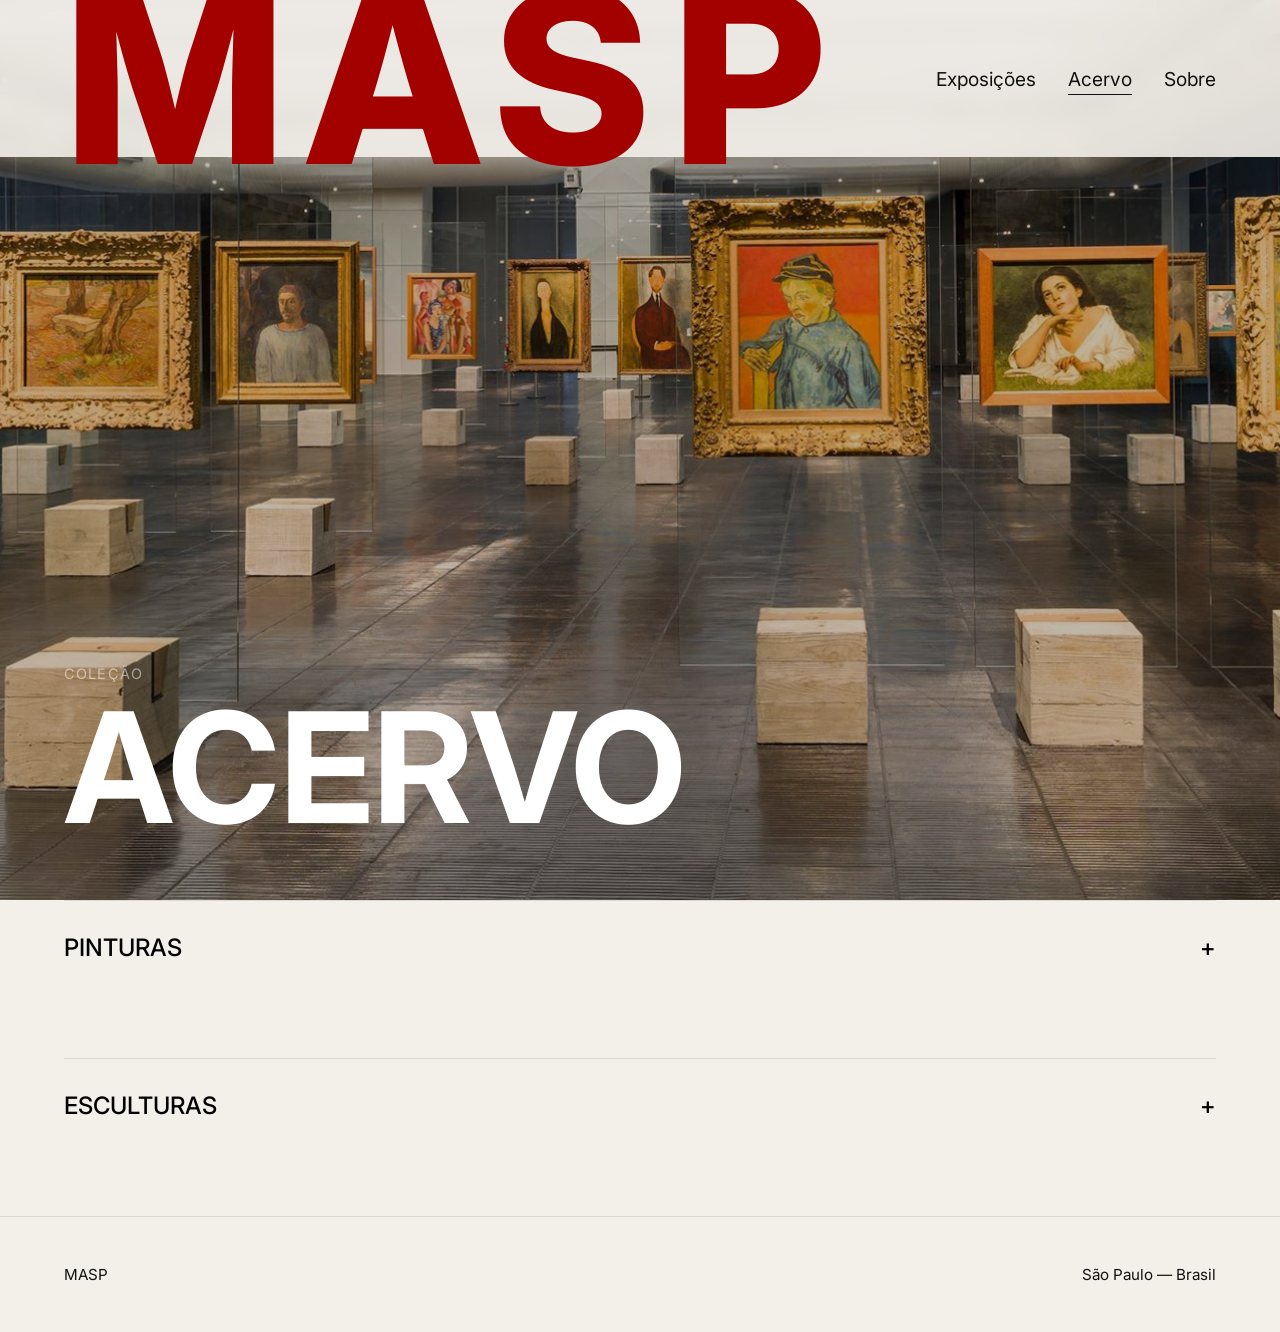
==== acervo.html @ 686e9bc1 "primeiro commit" ====
<!DOCTYPE html>
<html lang="pt-BR">

<head>

  <meta charset="UTF-8" />

  <meta
    name="viewport"
    content="width=device-width, initial-scale=1.0"
  />

  <title>Acervo — MASP</title>

  <link rel="preconnect" href="https://fonts.googleapis.com">

  <link
    rel="preconnect"
    href="https://fonts.gstatic.com"
    crossorigin
  >

  <link
    href="https://fonts.googleapis.com/css2?family=Inter:wght@300;400;500;700&display=swap"
    rel="stylesheet"
  >

  <link
    rel="stylesheet"
    href="css/style.css"
  >

</head>

<body>

  <!-- NAVBAR -->

  <header class="navbar">

    <div class="logo">
      <a href="index.html">MASP</a>
    </div>

    <nav>

      <a href="expo.html">
        Exposições
      </a>

      <a class="active" href="acervo.html">
        Acervo
      </a>

      <a href="sobre.html">
        Sobre
      </a>

    </nav>

  </header>


  <main class="acervo-page">

    <!-- HERO -->

    <section class="acervo-hero reveal">

      <img
        src="assets/acervo.jpg"
        alt="Acervo"
      >

      <div class="acervo-overlay"></div>

      <div class="acervo-title">

        <p class="section-label">
          Coleção
        </p>

        <h1>
          ACERVO
        </h1>

      </div>

    </section>


    <!-- PINTURAS -->

    <button class="expo-toggle">

      <span>PINTURAS</span>

      <span class="toggle-icon">
        +
      </span>

    </button>

    <div class="expo-collapsible">

      <section class="acervo-section">

        <div class="acervo-grid">

          <article class="acervo-item">

            <img
              src="assets/degas.webp"
              alt="Pintura"
            >

            <h3>
              Edgar Degas
            </h3>

          </article>


          <article class="acervo-item">

            <img
              src="assets/tarsila.webp"
              alt="Pintura"
            >

            <h3>
              Tarsila do Amaral
            </h3>

          </article>


          <article class="acervo-item">

            <img
              src="assets/gogh.jpg"
              alt="Pintura"
            >

            <h3>
              Van Gogh
            </h3>

          </article>

        </div>

      </section>

    </div>


    <!-- ESCULTURAS -->

    <button class="expo-toggle">

      <span>ESCULTURAS</span>

      <span class="toggle-icon">
        +
      </span>

    </button>

    <div class="expo-collapsible">

      <section class="acervo-section">

        <div class="acervo-grid">

          <article class="acervo-item">

            <img
              src="assets/amnesia.jpg"
              alt="Escultura"
            >

            <h3>
              Amnésia <br>
              | Flávio Cerqueira
            </h3>

          </article>


          <article class="acervo-item">

            <img
              src="assets/amor.webp"
              alt="Escultura"
            >

            <h3>
              Amor Proibído <br> 
              | Maria Martins
            </h3>

          </article>


          <article class="acervo-item">

            <img
              src="assets/bailarina.jpg"
              alt="Escultura"
            >

            <h3>
              A Bailarina <br>
              | Edgar Degas
            </h3>

          </article>

        </div>

      </section>

    </div>

  </main>


  <!-- FOOTER -->

  <footer class="footer">

    <div>
      MASP
    </div>

    <div>
      São Paulo — Brasil
    </div>

  </footer>

  <script src="js/script.js"></script>

</body>
</html>
---- css/style.css ----
/* RESET */

* {
  margin: 0;
  padding: 0;
  box-sizing: border-box;
}

html {
  scroll-behavior: smooth;
}

body {
  font-family: 'Inter', sans-serif;
  background: #f3f0ea;
  color: #111;
  overflow-x: hidden;
}

/* LINKS */

a {
  text-decoration: none;
  color: inherit;
}

/* IMAGENS */

img {
  width: 100%;
  display: block;
  object-fit: cover;
}

/* NAVBAR */

.navbar {
  width: 100%;
  padding: 4rem 4rem;
  display: flex;
  justify-content: space-between;
  align-items: center;
  position: fixed;
  top: 0;
  left: 0;
  z-index: 1000;
  background: rgba(243, 240, 234, 0.9);
  backdrop-filter: blur(10px);
}

.logo {
  font-size: 1.5rem;
  font-weight: 800;
  letter-spacing: 0.08em;
  transform-origin: left center;
  transition:
    transform 0.25s ease,
    font-size 0.3s ease;
    color: #a30000;
}

nav {
  display: flex;
  gap: 2rem;
}

nav a {
  font-size: 1.2rem;
  position: relative;
  transition:
    font-size 0.3s ease,
    opacity 0.3s ease;
}

/* hover */

nav a::after {
  content: "";
  position: absolute;
  left: 0;
  bottom: -4px;
  width: 0%;
  height: 1px;
  background: #111;
  transition: 0.4s ease;
}

nav a:hover::after {
  width: 100%;
}

.hero {
  min-height: 100vh;

  padding:
    10rem
    4rem
    4rem
    4rem;

  display: grid;
  grid-template-columns: 1fr 1fr;
  gap: 4rem;
  align-items: center;
}

.hero-label {
  margin-bottom: 2rem;
  font-size: 0.9rem;
  text-transform: uppercase;
  letter-spacing: 0.08em;
  opacity: 0.6;
}

.hero h1 {
  font-size: clamp(4rem, 9vw, 9rem);
  line-height: 0.9;
  font-weight: 800;
}

.hero-image img {

  width: 100%;
  height: 80vh;
  object-fit: cover;
}

.featured {
  padding: 8rem 4rem;
  display: grid;
  grid-template-columns: 1fr 1fr;
  gap: 4rem;
  border-top: 1px solid rgba(0,0,0,0.1);
}

.section-label {
  margin-bottom: 1rem;
  font-size: 0.9rem;
  text-transform: uppercase;
  letter-spacing: 0.08em;

  opacity: 0.5;
}

.featured h2 {
  font-size: clamp(3rem, 6vw, 6rem);
  line-height: 0.95;
  font-weight: 800;
}

.featured-right {
  display: flex;
  flex-direction: column;
  justify-content: space-between;
}

.featured-right p {
  font-size: 1.2rem;
  line-height: 1.6;
  max-width: 500px;
}

.featured-right a {
  margin-top: 3rem;
  width: fit-content;
  padding-bottom: 0.3rem;
  border-bottom: 1px solid #111;
  transition: 0.3s ease;
}

.featured-right a:hover {
  opacity: 0.5;
}

/* GALLERY */

.gallery {
  padding: 0 4rem 8rem 4rem;
  display: grid;
  grid-template-columns: repeat(3, 1fr);
  gap: 2rem;
}

.divider {

  margin: 0 auto;
  height: 1px;
  background: rgba(0,0,0,0.1);

}

.gallery-item img {
  height: 500px;

  transition: 0.6s ease;
}

.gallery-item {
  overflow: hidden;
}

.gallery-item:hover img {
  transform: scale(1.03);
}

.gallery-item h3 {
  margin-top: 1rem;
  font-size: 1.4rem;
  font-weight: 500;
}

.info {
  padding: 8rem 4rem;
  display: grid;
  grid-template-columns: 1fr 1fr;
  gap: 4rem;
  border-top: 1px solid rgba(0,0,0,0.1);
}

.info-left h2 {
  font-size: clamp(2.5rem, 5vw, 5rem);
  line-height: 1;
  font-weight: 800;
}

.info-right {
  display: flex;
  align-items: flex-end;
}

.info-right p {
  font-size: 1.2rem;
  line-height: 1.7;
  max-width: 500px;
}

.footer {
  padding: 3rem 4rem;
  display: flex;
  justify-content: space-between;
  align-items: center;
  border-top: 1px solid rgba(0,0,0,0.1);
  font-size: 0.95rem;
}

/* ANIMAÇÕES */

.reveal {
  opacity: 0;
  transform: translateY(40px);

  transition:
    opacity 1s ease,
    transform 1s ease;
}

.reveal.active {
  opacity: 1;
  transform: translateY(0);
}

nav a.active::after {
  width: 100%;
}

/* PÁGINAS INTERNAS */

.page {
  padding-top: 10rem;
}

.page-hero {
  padding:
    0
    4rem
    6rem
    4rem;
}

.page-hero h1 {
  font-size: clamp(4rem, 8vw, 8rem);
  line-height: 0.9;
  font-weight: 800;
}

/* ==========================
   ACERVO
========================== */

.acervo-page {
  padding-top: 0;
}


/* HERO */

.acervo-hero {

  position: relative;
  width: 100%;
  height: 100vh;
  overflow: hidden;

}

.acervo-hero img {

  width: 100%;
  height: 100%;
  object-fit: cover;

}

.acervo-overlay {

  position: absolute;
  inset: 0;
  background:
    rgba(0,0,0,0.25);

}

.acervo-title {

  position: absolute;
  left: 4rem;
  bottom: 4rem;
  z-index: 2;
  color: white;

}

.acervo-title h1 {

  font-size: clamp(5rem, 12vw, 12rem);
  line-height: 0.9;
  font-weight: 700;

}


/* SEÇÕES */

.acervo-section {

  padding:
    0
    4rem
    6rem
    4rem;

}


/* GRID */

.acervo-grid {

  display: grid;
  grid-template-columns:
    repeat(3, 1fr);
  gap: 2rem;
}


/* ITEM */

.acervo-item {

  overflow: hidden;
}

.acervo-item img {

  width: 100%;
  aspect-ratio: 1 / 1;
  object-fit: cover;
  transition: transform 0.6s ease;
}

.acervo-item:hover img {

  transform: scale(1.03);
}

.acervo-item h3 {

  margin-top: 1rem;
  font-size: 1.2rem;
  font-weight: 600;
}


/* RESPONSIVO */

@media (max-width: 900px) {

  .acervo-title {

    left: 1.5rem;
    bottom: 2rem;
  }

  .acervo-section {

    padding:
      0
      1.5rem
      5rem
      1.5rem;
  }

  .acervo-grid {

    grid-template-columns: 1fr;
  }

}

/* ==========================
   PÁGINA EXPOSIÇÕES
========================== */

.page {
  padding-top: 14rem;
}

.page-hero {
  padding:
    0
    4rem
    8rem
    4rem;
}

.page-hero h1 {
  font-size: clamp(5rem, 10vw, 10rem);
  line-height: 0.9;
  font-weight: 800;
  color: #000000;
}

/* BOTÕES EXPANSÍVEIS */

.expo-toggle {

  width: calc(100% - 8rem);
  margin: 0 auto 4rem auto;
  padding: 2rem 0;
  background: transparent;
  border: none;
  border-top: 1px solid rgba(0,0,0,0.1);
  display: flex;
  justify-content: space-between;
  align-items: center;
  cursor: pointer;
  font-family: inherit;
  font-size: 1.5rem;
  font-weight: 500;
}

.toggle-icon {
  transition: transform 0.3s ease;
}

.expo-toggle.active .toggle-icon {
  transform: rotate(45deg);
}

.expo-collapsible {

  max-height: 0;
  overflow: hidden;
  transition:
    max-height 0.7s ease;
}

.expo-collapsible.open {

  max-height: 3000px;
}

/* SEÇÕES */

.expo-section {
  padding: 0 4rem 8rem 4rem;
}

.expo-header {
  margin-bottom: 4rem;
}


/* DIVIDER */

.divider {

  width: calc(100% - 8rem);
  margin: 0 auto 6rem auto;
  height: 1px;
  background: rgba(0,0,0,0.1);
}


/* CARDS GRANDES */

.expo-list {
  display: flex;
  flex-direction: column;
  gap: 8rem;
}

.expo-card {

  display: grid;
  grid-template-columns: 1fr 1fr;
  gap: 2rem;
  align-items: start;
}

.expo-image {
  overflow: hidden;
}

.expo-image img {
  width: 100%;
  height: 75vh;
  object-fit: cover;
  transition: transform 0.8s ease;
}

.expo-card:hover img {
  transform: scale(1.03);
}

.expo-info {
  display: flex;
  flex-direction: column;
  justify-content: space-between;

  height: 100%;
}

.expo-date {
  font-size: 0.9rem;
  opacity: 0.5;
  margin-bottom: 1rem;
  text-transform: uppercase;
  letter-spacing: 0.08em;
}

.expo-info h2 {
  font-size: clamp(3rem, 5vw, 6rem);
  line-height: 0.95;
  font-weight: 800;
  margin-bottom: 2rem;
}

.expo-description {

  font-size: 1.2rem;
  line-height: 1.7;
  text-align: justify;

}


/* LISTAS MINIMAIS */

.minimal {
  gap: 0;
}

.expo-line {

  display: grid;
  grid-template-columns: 200px 1fr;
  padding: 2rem 0;
  border-top: 1px solid rgba(0,0,0,0.1);

}

.expo-line h3 {
  font-size: clamp(2rem, 4vw, 4rem);
  line-height: 1;
  font-weight: 500;
  transition: transform 0.3s ease;
}

.expo-line:hover h3 {
  transform: translateX(10px);
}


/* RESPONSIVO */

@media (max-width: 900px) {

  .page-hero {
    padding:
      0
      1.5rem
      5rem
      1.5rem;
  }

  .expo-section {
    padding:
      0
      1.5rem
      5rem
      1.5rem;
  }

  .divider {
    width: calc(100% - 3rem);
  }


  .expo-image img {
    height: 60vh;
  }

  .expo-line {
    grid-template-columns: 1fr;
    gap: 1rem;
  }

}


/* RESPONSIVO */

@media (max-width: 900px) {

.navbar {
  transition:
    background 0.3s ease,
    backdrop-filter 0.3s ease;
}

  nav {
    gap: 1rem;
  }

  .hero,
  .featured,
  .info {
    grid-template-columns: 1fr;
  }

  .hero {
    padding:
      8rem
      1.5rem
      3rem
      1.5rem;
  }

  .featured,
  .info {
    padding: 5rem 1.5rem;
  }

  .gallery {
    grid-template-columns: 1fr;

    padding:
      0
      1.5rem
      5rem
      1.5rem;
  }

  .footer {
    padding: 2rem 1.5rem;

    flex-direction: column;
    gap: 1rem;

    align-items: flex-start;
  }

  .hero-image img {
    height: 60vh;
  }
  
}
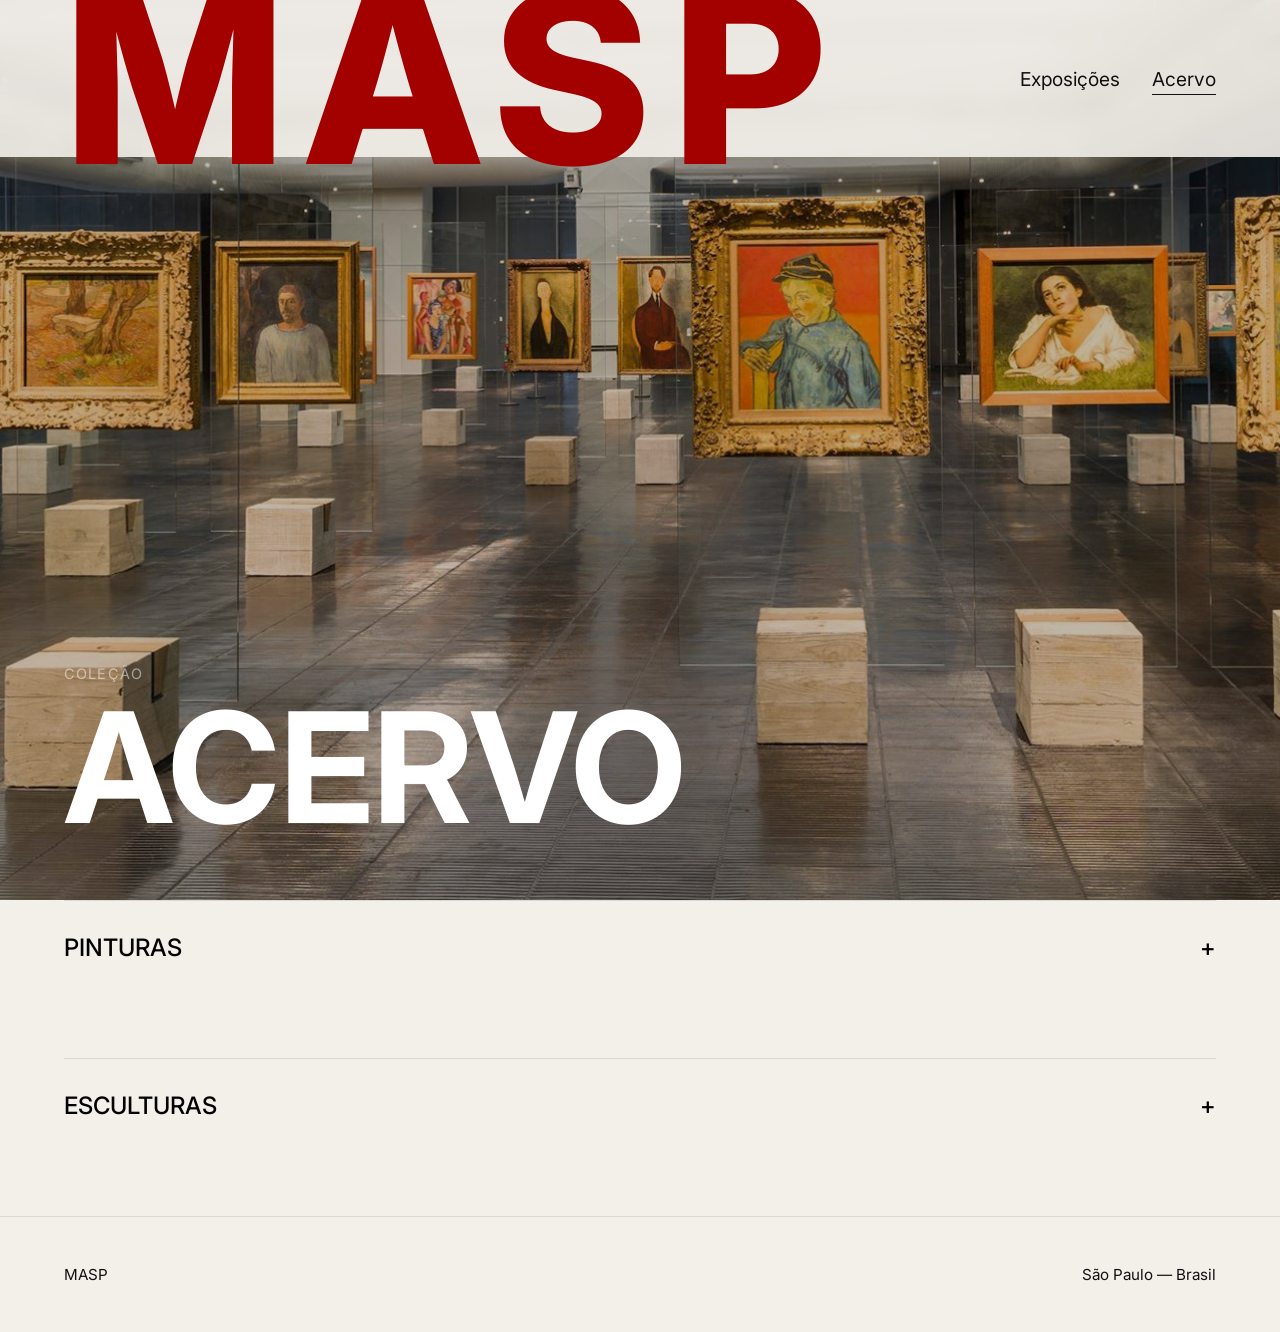
==== commit e4f6ad19: "terceiro  commit" ====
--- a/acervo.html
+++ b/acervo.html
@@ -4,31 +4,14 @@
 <head>
 
   <meta charset="UTF-8" />
-
-  <meta
-    name="viewport"
-    content="width=device-width, initial-scale=1.0"
-  />
+  <meta  name="viewport"   content="width=device-width, initial-scale=1.0"/>
 
   <title>Acervo — MASP</title>
 
   <link rel="preconnect" href="https://fonts.googleapis.com">
-
-  <link
-    rel="preconnect"
-    href="https://fonts.gstatic.com"
-    crossorigin
-  >
-
-  <link
-    href="https://fonts.googleapis.com/css2?family=Inter:wght@300;400;500;700&display=swap"
-    rel="stylesheet"
-  >
-
-  <link
-    rel="stylesheet"
-    href="css/style.css"
-  >
+  <link rel="preconnect" href="https://fonts.gstatic.com" crossorigin >
+  <link href="https://fonts.googleapis.com/css2?family=Inter:wght@300;400;500;700&display=swap"  rel="stylesheet">
+  <link rel="stylesheet" href="css/style.css">
 
 </head>
 
@@ -38,26 +21,12 @@
 
   <header class="navbar">
 
-    <div class="logo">
-      <a href="index.html">MASP</a>
-    </div>
+    <div class="logo"> <a href="index.html">MASP</a></div>
 
     <nav>
-
-      <a href="expo.html">
-        Exposições
-      </a>
-
-      <a class="active" href="acervo.html">
-        Acervo
-      </a>
-
-      <a href="sobre.html">
-        Sobre
-      </a>
-
+      <a href="expo.html">Exposições</a>
+      <a class="active" href="acervo.html">Acervo</a>
     </nav>
-
   </header>
 
 
@@ -66,134 +35,66 @@
     <!-- HERO -->
 
     <section class="acervo-hero reveal">
-
-      <img
-        src="assets/acervo.jpg"
-        alt="Acervo"
-      >
-
+      <img  src="assets/acervo.jpg" alt="Acervo">
       <div class="acervo-overlay"></div>
-
       <div class="acervo-title">
-
-        <p class="section-label">
-          Coleção
-        </p>
-
-        <h1>
-          ACERVO
-        </h1>
-
+        <p class="section-label">Coleção </p>
+        <h1>ACERVO</h1>
       </div>
-
     </section>
-
 
     <!-- PINTURAS -->
 
     <button class="expo-toggle">
-
       <span>PINTURAS</span>
-
-      <span class="toggle-icon">
-        +
-      </span>
-
+      <span class="toggle-icon">   + </span>
     </button>
-
     <div class="expo-collapsible">
-
       <section class="acervo-section">
-
         <div class="acervo-grid">
-
           <article class="acervo-item">
-
-            <img
-              src="assets/degas.webp"
-              alt="Pintura"
-            >
+            <img src="assets/degas.webp" alt="Pintura" >
 
             <h3>
               Edgar Degas
             </h3>
 
           </article>
-
-
           <article class="acervo-item">
-
-            <img
-              src="assets/tarsila.webp"
-              alt="Pintura"
-            >
-
+            <img src="assets/tarsila.webp" alt="Pintura" >
             <h3>
               Tarsila do Amaral
             </h3>
-
           </article>
-
-
           <article class="acervo-item">
-
-            <img
-              src="assets/gogh.jpg"
-              alt="Pintura"
-            >
-
+            <img src="assets/gogh.jpg" alt="Pintura" >
             <h3>
               Van Gogh
             </h3>
-
           </article>
-
         </div>
-
       </section>
-
     </div>
-
 
     <!-- ESCULTURAS -->
 
     <button class="expo-toggle">
-
       <span>ESCULTURAS</span>
-
-      <span class="toggle-icon">
-        +
-      </span>
-
+      <span class="toggle-icon"> + </span>
     </button>
-
     <div class="expo-collapsible">
-
       <section class="acervo-section">
-
         <div class="acervo-grid">
-
           <article class="acervo-item">
-
-            <img
-              src="assets/amnesia.jpg"
-              alt="Escultura"
-            >
+            <img src="assets/amnesia.jpg" alt="Escultura" >
 
             <h3>
               Amnésia <br>
               | Flávio Cerqueira
             </h3>
-
           </article>
-
-
           <article class="acervo-item">
-
-            <img
-              src="assets/amor.webp"
-              alt="Escultura"
-            >
+            <img src="assets/amor.webp" alt="Escultura" >
 
             <h3>
               Amor Proibído <br> 
@@ -201,46 +102,29 @@
             </h3>
 
           </article>
-
-
           <article class="acervo-item">
-
-            <img
-              src="assets/bailarina.jpg"
-              alt="Escultura"
-            >
+            <img src="assets/bailarina.jpg" alt="Escultura">
 
             <h3>
               A Bailarina <br>
               | Edgar Degas
             </h3>
-
           </article>
-
         </div>
-
       </section>
-
     </div>
-
   </main>
-
 
   <!-- FOOTER -->
 
   <footer class="footer">
-
     <div>
       MASP
     </div>
-
     <div>
       São Paulo — Brasil
     </div>
-
   </footer>
-
   <script src="js/script.js"></script>
-
 </body>
 </html>
